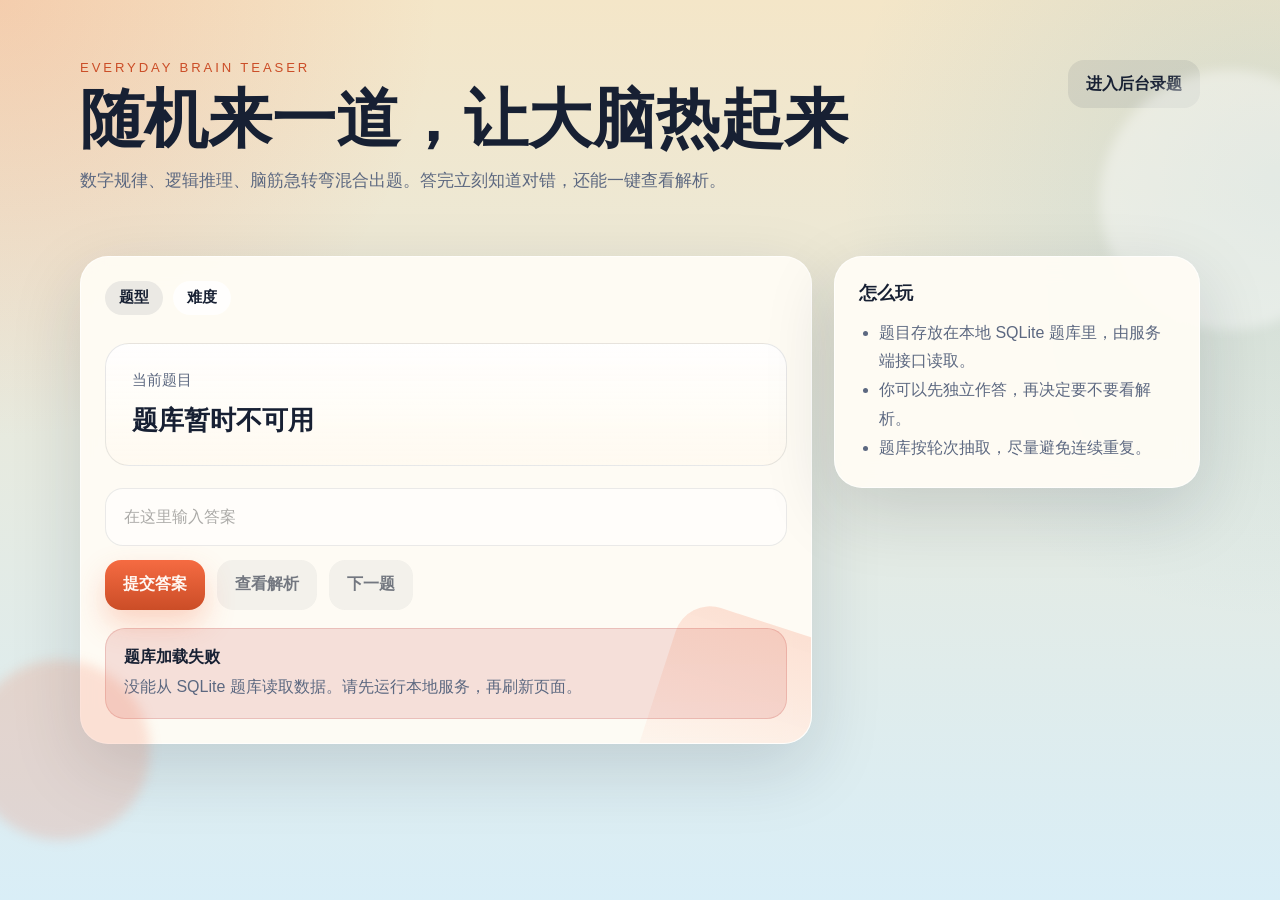
==== index.html @ 0a40b78c "Document SQLite app startup and admin page" ====
<!DOCTYPE html>
<html lang="zh-CN">
<head>
  <meta charset="UTF-8">
  <meta name="viewport" content="width=device-width, initial-scale=1.0">
  <title>每日脑力谜题</title>
  <link rel="stylesheet" href="styles.css">
</head>
<body>
  <div class="page-shell">
    <header class="hero">
      <div class="hero-bar">
        <div>
          <p class="eyebrow">EVERYDAY BRAIN TEASER</p>
          <h1>随机来一道，让大脑热起来</h1>
          <p class="hero-copy">数字规律、逻辑推理、脑筋急转弯混合出题。答完立刻知道对错，还能一键查看解析。</p>
        </div>
        <a class="nav-link" href="/admin.html">进入后台录题</a>
      </div>
    </header>

    <main class="challenge-panel">
      <section class="question-card" aria-live="polite">
        <div class="question-card__top">
          <div class="question-meta">
            <span class="pill" id="type-pill">题型</span>
            <span class="pill pill--ghost" id="difficulty-pill">难度</span>
          </div>
        </div>

        <div class="question-body">
          <p class="question-label">当前题目</p>
          <h2 id="question-text">正在准备题目...</h2>
        </div>

        <form class="answer-form" id="answer-form">
          <label class="sr-only" for="answer-input">输入你的答案</label>
          <input
            id="answer-input"
            name="answer"
            type="text"
            autocomplete="off"
            placeholder="在这里输入答案"
          >
          <div class="action-row">
            <button class="primary-button" type="submit">提交答案</button>
            <button class="secondary-button" id="reveal-button" type="button">查看解析</button>
            <button class="secondary-button" id="next-button" type="button">下一题</button>
          </div>
        </form>

        <section class="feedback-panel" id="feedback-panel" hidden>
          <p class="feedback-panel__status" id="feedback-status"></p>
          <p class="feedback-panel__message" id="feedback-message"></p>
        </section>

        <section class="explanation-panel" id="explanation-panel" hidden>
          <div class="explanation-panel__header">
            <p>题目解析</p>
            <span class="pill pill--accent" id="explanation-type"></span>
          </div>
          <p class="solution-line">标准答案：<strong id="solution-answer"></strong></p>
          <p id="solution-explanation"></p>
        </section>
      </section>

      <aside class="info-card">
        <p class="info-card__title">怎么玩</p>
        <ul>
          <li>题目存放在本地 SQLite 题库里，由服务端接口读取。</li>
          <li>你可以先独立作答，再决定要不要看解析。</li>
          <li>题库按轮次抽取，尽量避免连续重复。</li>
        </ul>
      </aside>
    </main>
  </div>

  <script src="script.js"></script>
</body>
</html>
---- styles.css ----
:root {
  --bg-top: #f4e6c8;
  --bg-bottom: #d9eef7;
  --ink: #172033;
  --muted: #5c6880;
  --card: rgba(255, 252, 245, 0.94);
  --card-strong: #fff9ef;
  --line: rgba(23, 32, 51, 0.1);
  --accent: #f56b42;
  --accent-deep: #cb4d27;
  --accent-soft: rgba(245, 107, 66, 0.14);
  --success: #1b8f62;
  --success-soft: rgba(27, 143, 98, 0.14);
  --danger: #c44848;
  --danger-soft: rgba(196, 72, 72, 0.15);
  --shadow: 0 24px 70px rgba(23, 32, 51, 0.15);
}

* {
  box-sizing: border-box;
}

body {
  margin: 0;
  min-height: 100vh;
  font-family: "Microsoft YaHei UI", "PingFang SC", "Hiragino Sans GB", "Segoe UI", sans-serif;
  color: var(--ink);
  background:
    radial-gradient(circle at top left, rgba(245, 107, 66, 0.2), transparent 28%),
    radial-gradient(circle at right 20%, rgba(45, 156, 219, 0.15), transparent 30%),
    linear-gradient(180deg, var(--bg-top), var(--bg-bottom));
}

body::before,
body::after {
  content: "";
  position: fixed;
  inset: auto;
  border-radius: 999px;
  pointer-events: none;
  filter: blur(6px);
}

body::before {
  width: 260px;
  height: 260px;
  top: 70px;
  right: -80px;
  background: rgba(255, 255, 255, 0.4);
}

body::after {
  width: 180px;
  height: 180px;
  bottom: 60px;
  left: -30px;
  background: rgba(245, 107, 66, 0.18);
}

.page-shell {
  width: min(1120px, calc(100% - 32px));
  margin: 0 auto;
  padding: 60px 0 72px;
}

.hero {
  max-width: none;
  margin-bottom: 60px;
}

.hero-bar {
  display: flex;
  align-items: flex-start;
  justify-content: space-between;
  gap: 24px;
}

.eyebrow {
  margin: 0 0 12px;
  font-family: "Trebuchet MS", "Aptos", sans-serif;
  font-size: 0.82rem;
  letter-spacing: 0.22em;
  color: var(--accent-deep);
}

.hero h1 {
  margin: 0;
  font-size: clamp(2.4rem, 5vw, 4.2rem);
  line-height: 1;
  white-space: nowrap;
}

.hero-copy {
  margin: 16px 0 0;
  font-size: 1.05rem;
  line-height: 1.7;
  color: var(--muted);
  white-space: nowrap;
}

.nav-link {
  display: inline-flex;
  align-items: center;
  min-height: 48px;
  padding: 0 18px;
  border-radius: 16px;
  background: rgba(23, 32, 51, 0.08);
  color: var(--ink);
  text-decoration: none;
  font-weight: 700;
  white-space: nowrap;
  transition: transform 160ms ease, background 160ms ease;
}

.nav-link:hover {
  transform: translateY(-1px);
}

.challenge-panel {
  display: grid;
  grid-template-columns: minmax(0, 1.6fr) minmax(280px, 0.8fr);
  gap: 22px;
  align-items: start;
}

.question-card,
.info-card {
  position: relative;
  overflow: hidden;
  border: 1px solid rgba(255, 255, 255, 0.7);
  border-radius: 28px;
  background: var(--card);
  box-shadow: var(--shadow);
  backdrop-filter: blur(12px);
}

.question-card {
  padding: 24px;
}

.question-card::after {
  content: "";
  position: absolute;
  inset: auto -40px -80px auto;
  width: 200px;
  height: 200px;
  border-radius: 36px;
  background: linear-gradient(180deg, rgba(245, 107, 66, 0.18), transparent);
  transform: rotate(18deg);
  pointer-events: none;
}

.question-card__top,
.action-row,
.explanation-panel__header {
  display: flex;
  gap: 12px;
  align-items: center;
  justify-content: space-between;
}

.question-meta {
  display: flex;
  gap: 10px;
  flex-wrap: wrap;
}

.pill {
  display: inline-flex;
  align-items: center;
  min-height: 34px;
  padding: 0 14px;
  border-radius: 999px;
  background: rgba(23, 32, 51, 0.08);
  color: var(--ink);
  font-size: 0.92rem;
  font-weight: 700;
}

.pill--ghost {
  background: rgba(255, 255, 255, 0.76);
}

.pill--accent {
  background: var(--accent-soft);
  color: var(--accent-deep);
}

.icon-button,
.primary-button,
.secondary-button {
  appearance: none;
  border: none;
  border-radius: 16px;
  font: inherit;
  cursor: pointer;
  transition: transform 160ms ease, box-shadow 160ms ease, background 160ms ease;
}

.icon-button:hover,
.primary-button:hover,
.secondary-button:hover {
  transform: translateY(-1px);
}

.icon-button:active,
.primary-button:active,
.secondary-button:active {
  transform: translateY(0);
}

.icon-button:disabled,
.primary-button:disabled,
.secondary-button:disabled,
#answer-input:disabled {
  opacity: 0.6;
  cursor: not-allowed;
}

.icon-button {
  padding: 10px 16px;
  background: rgba(23, 32, 51, 0.08);
  color: var(--ink);
  font-weight: 700;
}

.question-body {
  margin-top: 28px;
  padding: 26px;
  border-radius: 24px;
  background: linear-gradient(180deg, rgba(255, 255, 255, 0.9), rgba(255, 250, 240, 0.82));
  border: 1px solid var(--line);
}

.question-label {
  margin: 0 0 10px;
  color: var(--muted);
  font-size: 0.95rem;
}

.question-body h2 {
  margin: 0;
  font-size: clamp(1.4rem, 2vw, 1.95rem);
  line-height: 1.5;
}

.answer-form {
  margin-top: 22px;
}

#answer-input {
  width: 100%;
  min-height: 58px;
  padding: 0 18px;
  border-radius: 18px;
  border: 1px solid rgba(23, 32, 51, 0.15);
  background: rgba(255, 255, 255, 0.92);
  font: inherit;
  font-size: 1rem;
  color: var(--ink);
  outline: none;
  transition: border-color 160ms ease, box-shadow 160ms ease;
}

#answer-input:focus {
  border-color: rgba(245, 107, 66, 0.6);
  box-shadow: 0 0 0 4px rgba(245, 107, 66, 0.12);
}

.action-row {
  margin-top: 14px;
  flex-wrap: wrap;
  justify-content: flex-start;
}

.primary-button,
.secondary-button {
  min-height: 50px;
  padding: 0 18px;
  font-weight: 700;
}

.primary-button {
  background: linear-gradient(180deg, var(--accent), var(--accent-deep));
  color: #fff7f2;
  box-shadow: 0 14px 30px rgba(245, 107, 66, 0.28);
}

.secondary-button {
  background: rgba(23, 32, 51, 0.08);
  color: var(--ink);
}

.feedback-panel,
.explanation-panel,
.info-card {
  animation: slide-up 220ms ease;
}

.feedback-panel {
  margin-top: 18px;
  padding: 18px;
  border-radius: 20px;
  border: 1px solid transparent;
}

.feedback-panel[data-state="success"] {
  background: var(--success-soft);
  border-color: rgba(27, 143, 98, 0.22);
}

.feedback-panel[data-state="error"] {
  background: var(--danger-soft);
  border-color: rgba(196, 72, 72, 0.22);
}

.feedback-panel[data-state="warning"] {
  background: rgba(241, 173, 53, 0.14);
  border-color: rgba(241, 173, 53, 0.3);
}

.feedback-panel__status {
  margin: 0 0 6px;
  font-size: 1rem;
  font-weight: 800;
}

.feedback-panel__message {
  margin: 0;
  color: var(--muted);
  line-height: 1.6;
}

.explanation-panel {
  margin-top: 18px;
  padding: 20px;
  border-radius: 22px;
  background: var(--card-strong);
  border: 1px solid rgba(23, 32, 51, 0.08);
}

.explanation-panel__header {
  margin-bottom: 10px;
}

.explanation-panel__header p,
.solution-line,
.info-card__title {
  margin: 0;
}

.solution-line {
  margin-bottom: 10px;
}

.explanation-panel p:last-child {
  margin-bottom: 0;
  line-height: 1.7;
  color: var(--muted);
}

.info-card {
  padding: 24px;
}

.info-card__title {
  font-size: 1.1rem;
  font-weight: 800;
}

.info-card ul {
  margin: 14px 0 0;
  padding-left: 20px;
  color: var(--muted);
  line-height: 1.8;
}

.admin-layout {
  display: grid;
  grid-template-columns: minmax(280px, 0.9fr) minmax(0, 1.5fr);
  gap: 22px;
  align-items: start;
}

.admin-list-card,
.admin-form-card {
  position: relative;
  overflow: hidden;
  border: 1px solid rgba(255, 255, 255, 0.7);
  border-radius: 28px;
  background: var(--card);
  box-shadow: var(--shadow);
  backdrop-filter: blur(12px);
  padding: 24px;
}

.admin-list-card__top,
.admin-form-card__top {
  display: flex;
  justify-content: space-between;
  gap: 12px;
  align-items: center;
}

.admin-list-summary {
  margin: 12px 0 0;
  color: var(--muted);
}

.puzzle-list {
  display: grid;
  gap: 12px;
  margin-top: 18px;
  max-height: 720px;
  overflow-y: auto;
  padding-right: 4px;
}

.puzzle-list__item {
  width: 100%;
  text-align: left;
  border: 1px solid rgba(23, 32, 51, 0.1);
  border-radius: 18px;
  background: rgba(255, 255, 255, 0.8);
  padding: 16px;
  cursor: pointer;
  transition: transform 160ms ease, border-color 160ms ease, box-shadow 160ms ease;
}

.puzzle-list__item:hover {
  transform: translateY(-1px);
  border-color: rgba(245, 107, 66, 0.35);
}

.puzzle-list__item.is-active {
  border-color: rgba(245, 107, 66, 0.55);
  box-shadow: 0 10px 24px rgba(245, 107, 66, 0.16);
}

.puzzle-list__item strong,
.puzzle-list__item span,
.puzzle-list__item p {
  display: block;
}

.puzzle-list__item span {
  margin-top: 4px;
  color: var(--muted);
  font-size: 0.92rem;
}

.puzzle-list__item p {
  margin: 10px 0 0;
  color: var(--ink);
  line-height: 1.6;
}

.admin-form {
  margin-top: 18px;
}

.admin-grid {
  display: grid;
  grid-template-columns: repeat(2, minmax(0, 1fr));
  gap: 14px;
}

.admin-field {
  display: grid;
  gap: 8px;
  margin-bottom: 16px;
}

.admin-field span {
  font-weight: 700;
}

.admin-field input,
.admin-field select,
.admin-field textarea {
  width: 100%;
  padding: 14px 16px;
  border-radius: 16px;
  border: 1px solid rgba(23, 32, 51, 0.15);
  background: rgba(255, 255, 255, 0.92);
  font: inherit;
  color: var(--ink);
  resize: vertical;
  outline: none;
  transition: border-color 160ms ease, box-shadow 160ms ease;
}

.admin-field input:focus,
.admin-field select:focus,
.admin-field textarea:focus {
  border-color: rgba(245, 107, 66, 0.6);
  box-shadow: 0 0 0 4px rgba(245, 107, 66, 0.12);
}

.sr-only {
  position: absolute;
  width: 1px;
  height: 1px;
  padding: 0;
  margin: -1px;
  overflow: hidden;
  clip: rect(0, 0, 0, 0);
  white-space: nowrap;
  border: 0;
}

@keyframes slide-up {
  from {
    opacity: 0;
    transform: translateY(10px);
  }

  to {
    opacity: 1;
    transform: translateY(0);
  }
}

@media (max-width: 880px) {
  .page-shell {
    width: min(100% - 24px, 1120px);
    padding-top: 28px;
  }

  .challenge-panel {
    grid-template-columns: 1fr;
  }

  .question-card,
  .info-card,
  .admin-list-card,
  .admin-form-card {
    border-radius: 24px;
  }

  .admin-layout {
    grid-template-columns: 1fr;
  }
}

@media (max-width: 560px) {
  .hero h1 {
    line-height: 1.08;
  }

  .hero-bar {
    flex-direction: column;
  }

  .question-card {
    padding: 18px;
  }

  .question-body {
    padding: 20px;
  }

  .question-card__top,
  .action-row,
  .explanation-panel__header {
    align-items: stretch;
    flex-direction: column;
  }

  .admin-list-card__top,
  .admin-form-card__top {
    align-items: stretch;
    flex-direction: column;
  }

  .admin-grid {
    grid-template-columns: 1fr;
  }

  .question-meta {
    width: 100%;
  }

  .pill {
    justify-content: center;
  }

  .nav-link,
  .icon-button,
  .primary-button,
  .secondary-button {
    width: 100%;
  }
}
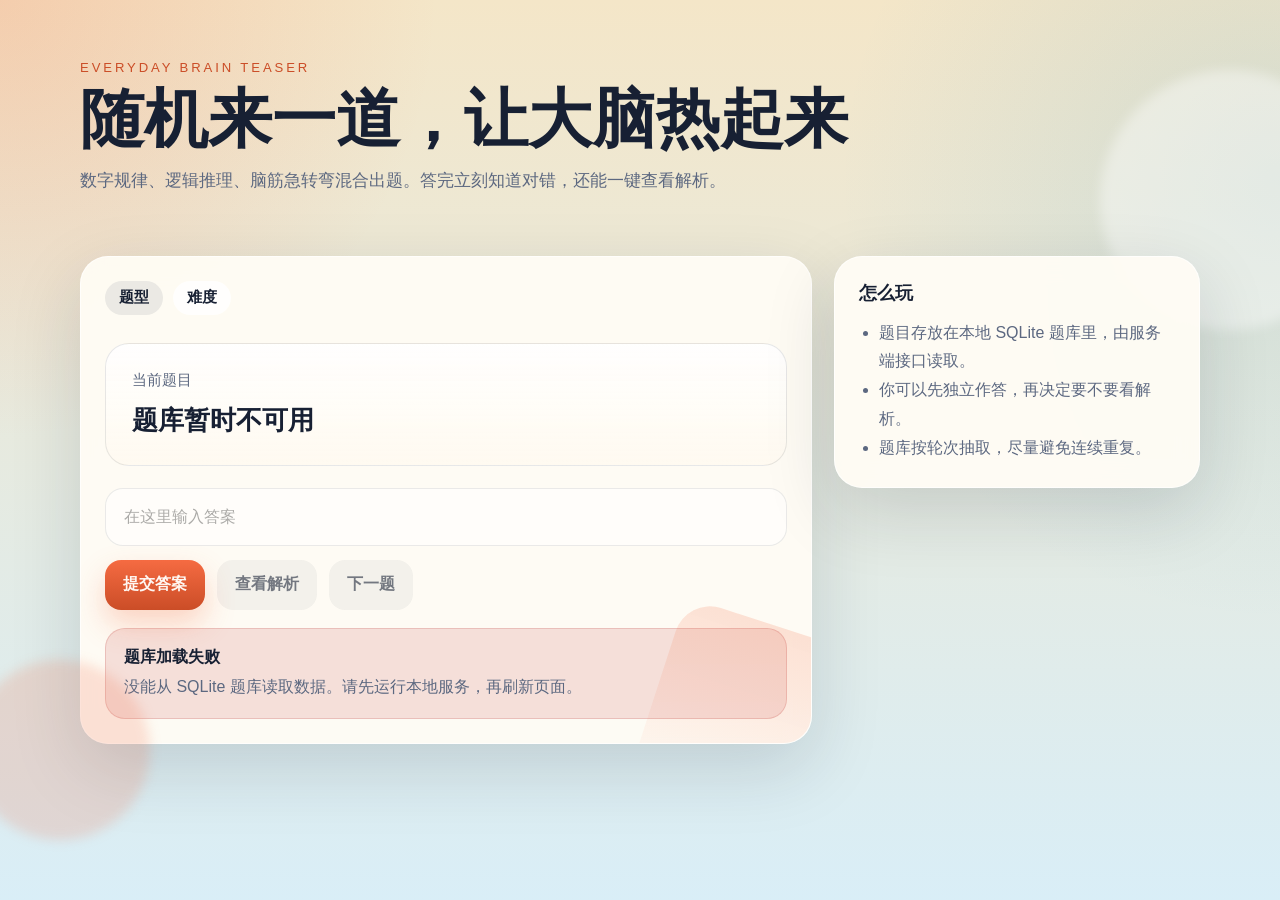
==== commit 8e4e3098: "add AGENTS.md" ====
--- a/index.html
+++ b/index.html
@@ -15,7 +15,6 @@
           <h1>随机来一道，让大脑热起来</h1>
           <p class="hero-copy">数字规律、逻辑推理、脑筋急转弯混合出题。答完立刻知道对错，还能一键查看解析。</p>
         </div>
-        <a class="nav-link" href="/admin.html">进入后台录题</a>
       </div>
     </header>
 
